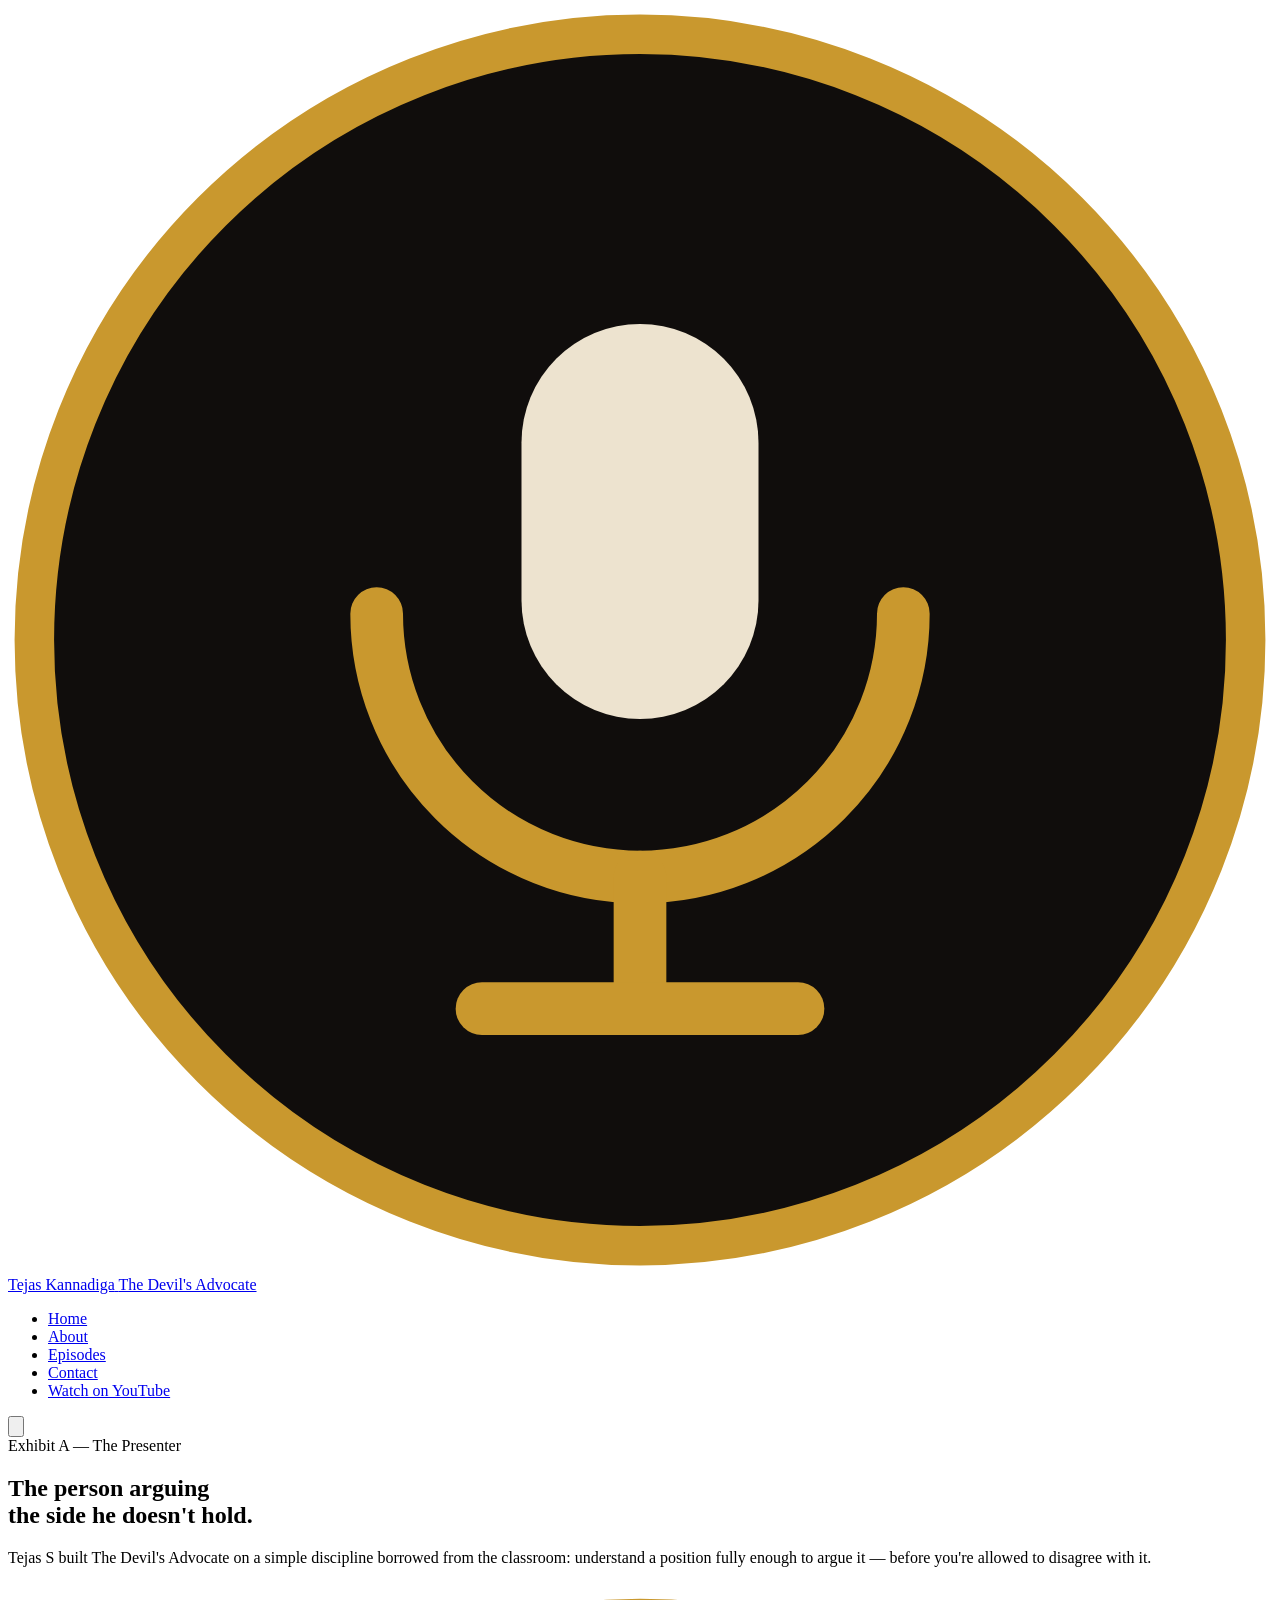
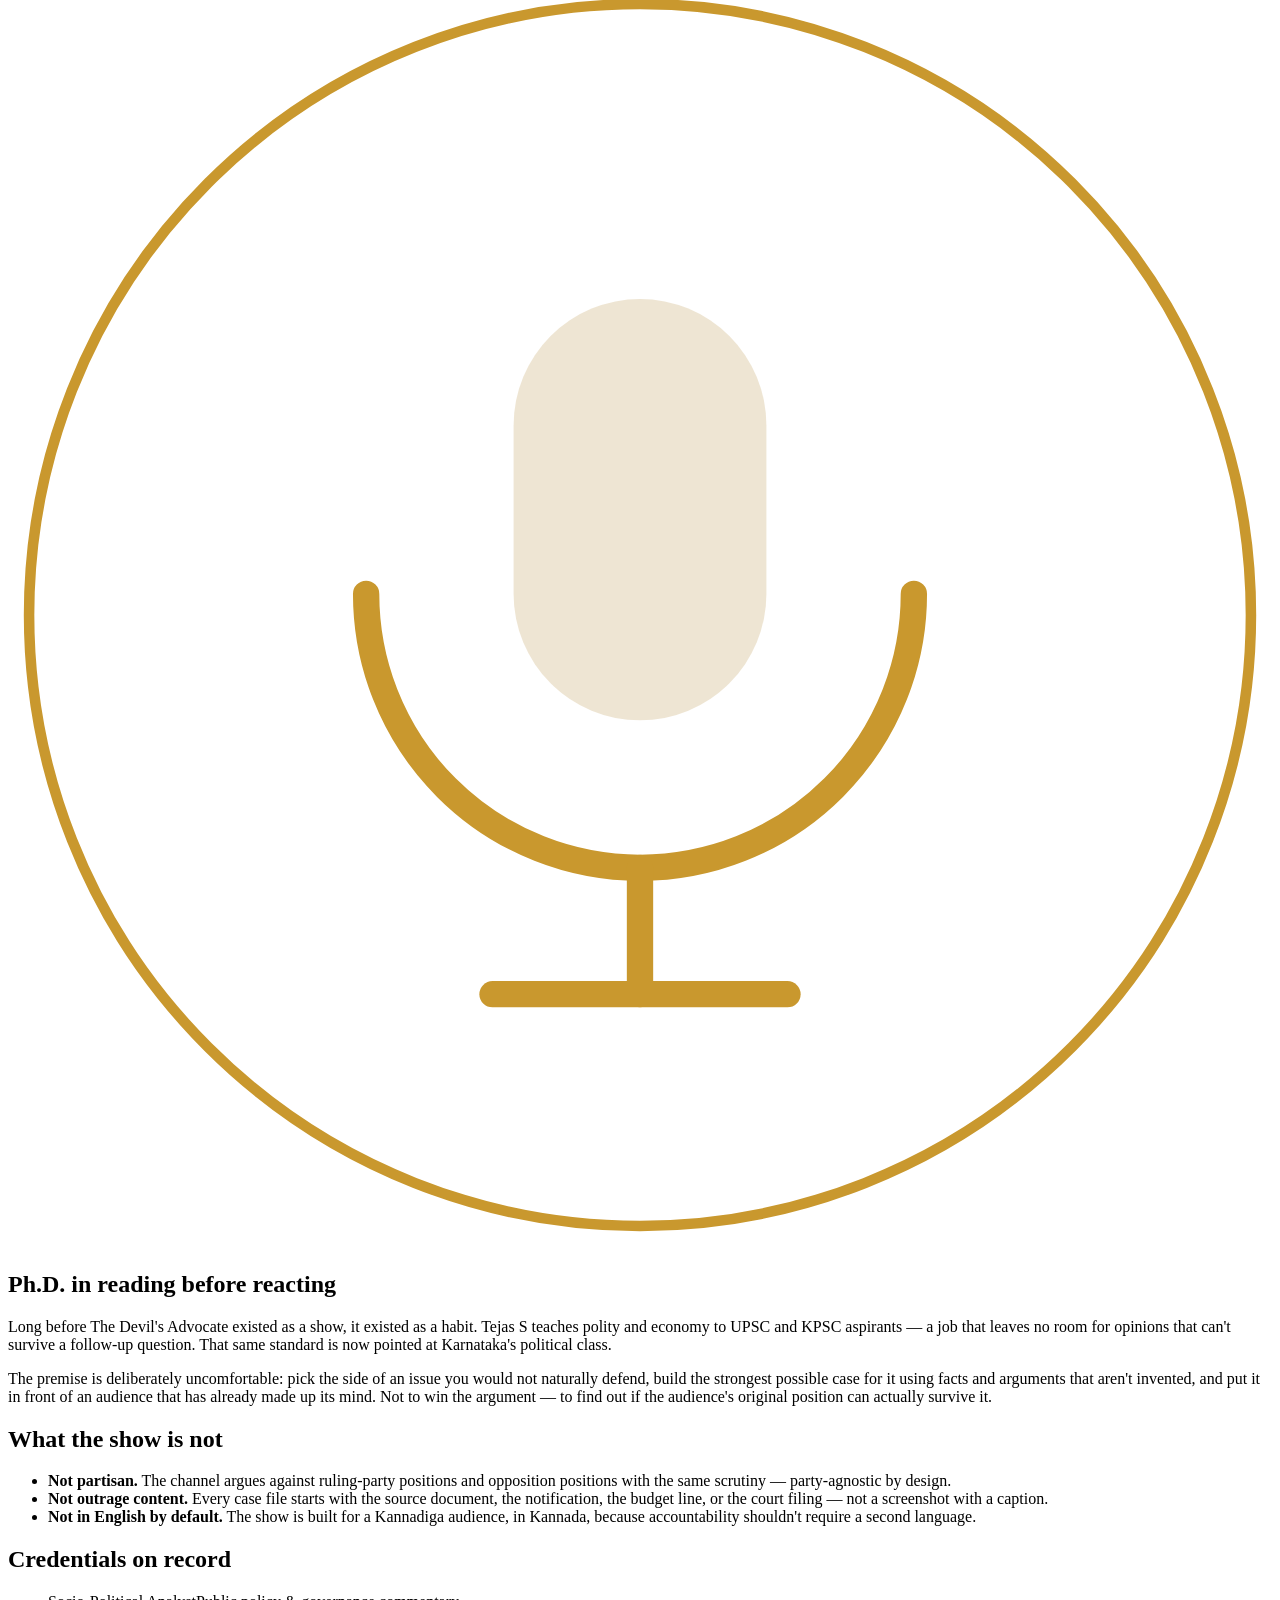
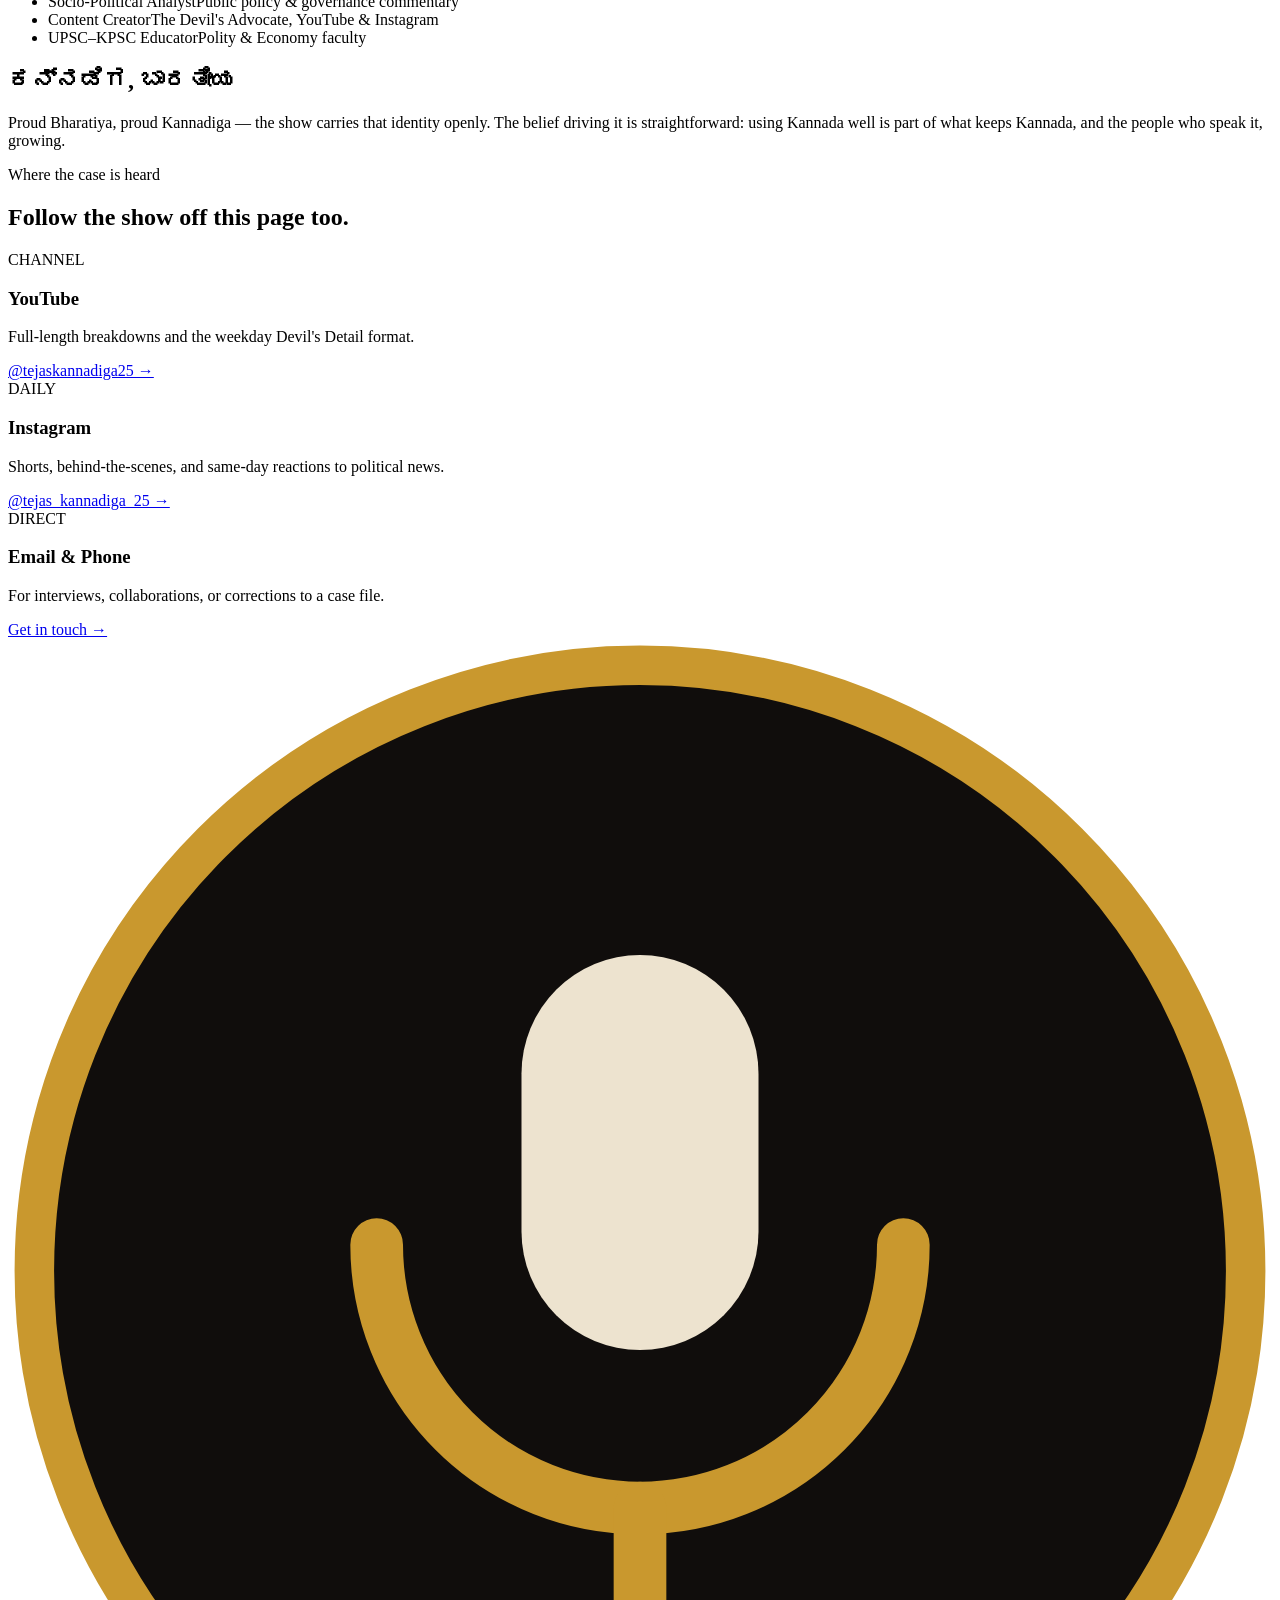
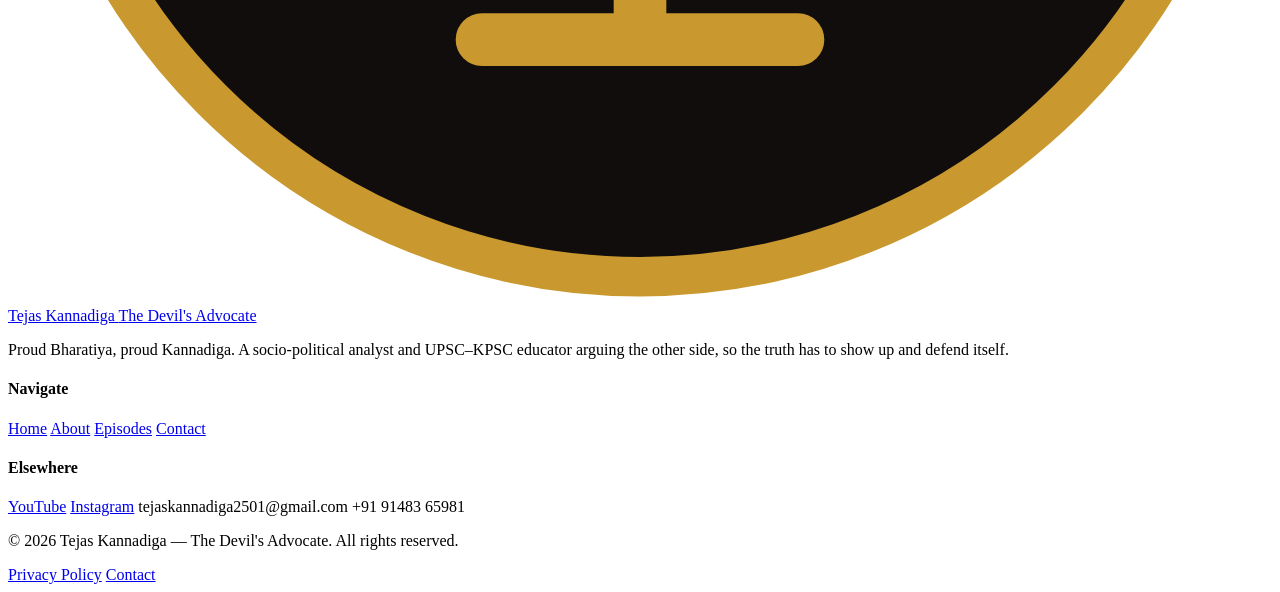
==== about.html @ 1a1e109c "Add files via upload" ====
<!DOCTYPE html>
<html lang="en">
<head>
<meta charset="UTF-8">
<meta name="viewport" content="width=device-width, initial-scale=1.0">
<title>About Tejas S — The Devil's Advocate</title>
<meta name="description" content="Tejas S is a socio-political analyst, content creator, and UPSC-KPSC educator who presents The Devil's Advocate — a Kannada program that argues opposing political positions to test where the truth actually stands.">
<link rel="icon" href="data:,">
<link rel="stylesheet" href="css/style.css">
</head>
<body>

<header class="site-header">
  <nav class="nav wrap">
    <a href="index.html" class="brand">
      <svg class="brand-mark" viewBox="0 0 48 48" fill="none" xmlns="http://www.w3.org/2000/svg">
        <circle cx="24" cy="24" r="23" fill="#100D0C" stroke="#C9982E" stroke-width="1.5"/>
        <rect x="19.5" y="12" width="9" height="15" rx="4.5" fill="#EDE3CF"/>
        <path d="M14 23a10 10 0 0 0 20 0" stroke="#C9982E" stroke-width="2" stroke-linecap="round"/>
        <line x1="24" y1="33" x2="24" y2="38" stroke="#C9982E" stroke-width="2" stroke-linecap="round"/>
        <line x1="18" y1="38" x2="30" y2="38" stroke="#C9982E" stroke-width="2" stroke-linecap="round"/>
      </svg>
      <span class="brand-text">
        <span class="name">Tejas Kannadiga</span>
        <span class="tag">The Devil's Advocate</span>
      </span>
    </a>
    <ul class="nav-links">
      <li><a href="index.html">Home</a></li>
      <li><a href="about.html" class="active">About</a></li>
      <li><a href="episodes.html">Episodes</a></li>
      <li><a href="contact.html">Contact</a></li>
      <li><a class="nav-cta" href="https://www.youtube.com/@tejaskannadiga25" target="_blank" rel="noopener">Watch on YouTube</a></li>
    </ul>
    <button class="nav-toggle" aria-label="Toggle menu" aria-expanded="false">
      <svg viewBox="0 0 24 24" fill="none" stroke="currentColor" stroke-width="2"><line x1="3" y1="6" x2="21" y2="6"/><line x1="3" y1="12" x2="21" y2="12"/><line x1="3" y1="18" x2="21" y2="18"/></svg>
    </button>
  </nav>
</header>

<main>

  <section class="page-header">
    <div class="wrap">
      <span class="eyebrow">Exhibit A — The Presenter</span>
      <h1>The person arguing<br>the side he doesn't hold.</h1>
      <p class="lede">Tejas S built The Devil's Advocate on a simple discipline borrowed from the classroom: understand a position fully enough to argue it — before you're allowed to disagree with it.</p>
    </div>
  </section>

  <section class="section">
    <div class="wrap two-col">
      <div class="portrait-frame reveal">
        <svg class="mark" viewBox="0 0 120 120" fill="none" xmlns="http://www.w3.org/2000/svg">
          <circle cx="60" cy="60" r="58" stroke="#C9982E" stroke-width="1"/>
          <rect x="48" y="30" width="24" height="40" rx="12" fill="#EDE3CF" opacity="0.9"/>
          <path d="M34 58a26 26 0 0 0 52 0" stroke="#C9982E" stroke-width="2.5" stroke-linecap="round"/>
          <line x1="60" y1="84" x2="60" y2="96" stroke="#C9982E" stroke-width="2.5" stroke-linecap="round"/>
          <line x1="46" y1="96" x2="74" y2="96" stroke="#C9982E" stroke-width="2.5" stroke-linecap="round"/>
        </svg>
      </div>
      <div class="prose reveal">
        <h2>Ph.D. in reading before reacting</h2>
        <p>Long before The Devil's Advocate existed as a show, it existed as a habit. Tejas S teaches polity and economy to UPSC and KPSC aspirants — a job that leaves no room for opinions that can't survive a follow-up question. That same standard is now pointed at Karnataka's political class.</p>
        <p>The premise is deliberately uncomfortable: pick the side of an issue you would not naturally defend, build the strongest possible case for it using facts and arguments that aren't invented, and put it in front of an audience that has already made up its mind. Not to win the argument — to find out if the audience's original position can actually survive it.</p>

        <h2>What the show is not</h2>
        <ul>
          <li><strong>Not partisan.</strong> The channel argues against ruling-party positions and opposition positions with the same scrutiny — party-agnostic by design.</li>
          <li><strong>Not outrage content.</strong> Every case file starts with the source document, the notification, the budget line, or the court filing — not a screenshot with a caption.</li>
          <li><strong>Not in English by default.</strong> The show is built for a Kannadiga audience, in Kannada, because accountability shouldn't require a second language.</li>
        </ul>

        <h2>Credentials on record</h2>
        <ul class="credential-list">
          <li><span>Socio-Political Analyst</span><span>Public policy &amp; governance commentary</span></li>
          <li><span>Content Creator</span><span>The Devil's Advocate, YouTube &amp; Instagram</span></li>
          <li><span>UPSC–KPSC Educator</span><span>Polity &amp; Economy faculty</span></li>
        </ul>

        <h2>ಕನ್ನಡಿಗ, ಬಾರತೀಯ</h2>
        <p>Proud Bharatiya, proud Kannadiga — the show carries that identity openly. The belief driving it is straightforward: using Kannada well is part of what keeps Kannada, and the people who speak it, growing.</p>
      </div>
    </div>
  </section>

  <section class="section" style="border-bottom:none;">
    <div class="wrap">
      <div class="section-head">
        <div>
          <span class="eyebrow">Where the case is heard</span>
          <h2>Follow the show off this page too.</h2>
        </div>
      </div>
      <div class="docket">
        <div class="file-card reveal">
          <div class="row-top"><span class="file-num">CHANNEL</span></div>
          <h3>YouTube</h3>
          <p>Full-length breakdowns and the weekday Devil's Detail format.</p>
          <a class="watch-link" href="https://www.youtube.com/@tejaskannadiga25" target="_blank" rel="noopener">@tejaskannadiga25 →</a>
        </div>
        <div class="file-card reveal">
          <div class="row-top"><span class="file-num">DAILY</span></div>
          <h3>Instagram</h3>
          <p>Shorts, behind-the-scenes, and same-day reactions to political news.</p>
          <a class="watch-link" href="https://www.instagram.com/tejas_kannadiga_25" target="_blank" rel="noopener">@tejas_kannadiga_25 →</a>
        </div>
        <div class="file-card reveal">
          <div class="row-top"><span class="file-num">DIRECT</span></div>
          <h3>Email &amp; Phone</h3>
          <p>For interviews, collaborations, or corrections to a case file.</p>
          <a class="watch-link" href="contact.html">Get in touch →</a>
        </div>
      </div>
    </div>
  </section>

</main>

<footer class="site-footer wrap">
  <div class="footer-top">
    <div class="footer-brand">
      <a href="index.html" class="brand">
        <svg class="brand-mark" viewBox="0 0 48 48" fill="none" xmlns="http://www.w3.org/2000/svg">
          <circle cx="24" cy="24" r="23" fill="#100D0C" stroke="#C9982E" stroke-width="1.5"/>
          <rect x="19.5" y="12" width="9" height="15" rx="4.5" fill="#EDE3CF"/>
          <path d="M14 23a10 10 0 0 0 20 0" stroke="#C9982E" stroke-width="2" stroke-linecap="round"/>
          <line x1="24" y1="33" x2="24" y2="38" stroke="#C9982E" stroke-width="2" stroke-linecap="round"/>
          <line x1="18" y1="38" x2="30" y2="38" stroke="#C9982E" stroke-width="2" stroke-linecap="round"/>
        </svg>
        <span class="brand-text">
          <span class="name">Tejas Kannadiga</span>
          <span class="tag">The Devil's Advocate</span>
        </span>
      </a>
      <p>Proud Bharatiya, proud Kannadiga. A socio-political analyst and UPSC–KPSC educator arguing the other side, so the truth has to show up and defend itself.</p>
    </div>
    <div class="footer-col">
      <h4>Navigate</h4>
      <a href="index.html">Home</a>
      <a href="about.html">About</a>
      <a href="episodes.html">Episodes</a>
      <a href="contact.html">Contact</a>
    </div>
    <div class="footer-col">
      <h4>Elsewhere</h4>
      <a href="https://www.youtube.com/@tejaskannadiga25" target="_blank" rel="noopener">YouTube</a>
      <a href="https://www.instagram.com/tejas_kannadiga_25" target="_blank" rel="noopener">Instagram</a>
      <span>tejaskannadiga2501@gmail.com</span>
      <span>+91 91483 65981</span>
    </div>
  </div>
  <div class="footer-bottom">
    <p>© 2026 Tejas Kannadiga — The Devil's Advocate. All rights reserved.</p>
    <div class="legal-links">
      <a href="privacy.html">Privacy Policy</a>
      <a href="contact.html">Contact</a>
    </div>
  </div>
</footer>

<script src="js/script.js"></script>
</body>
</html>
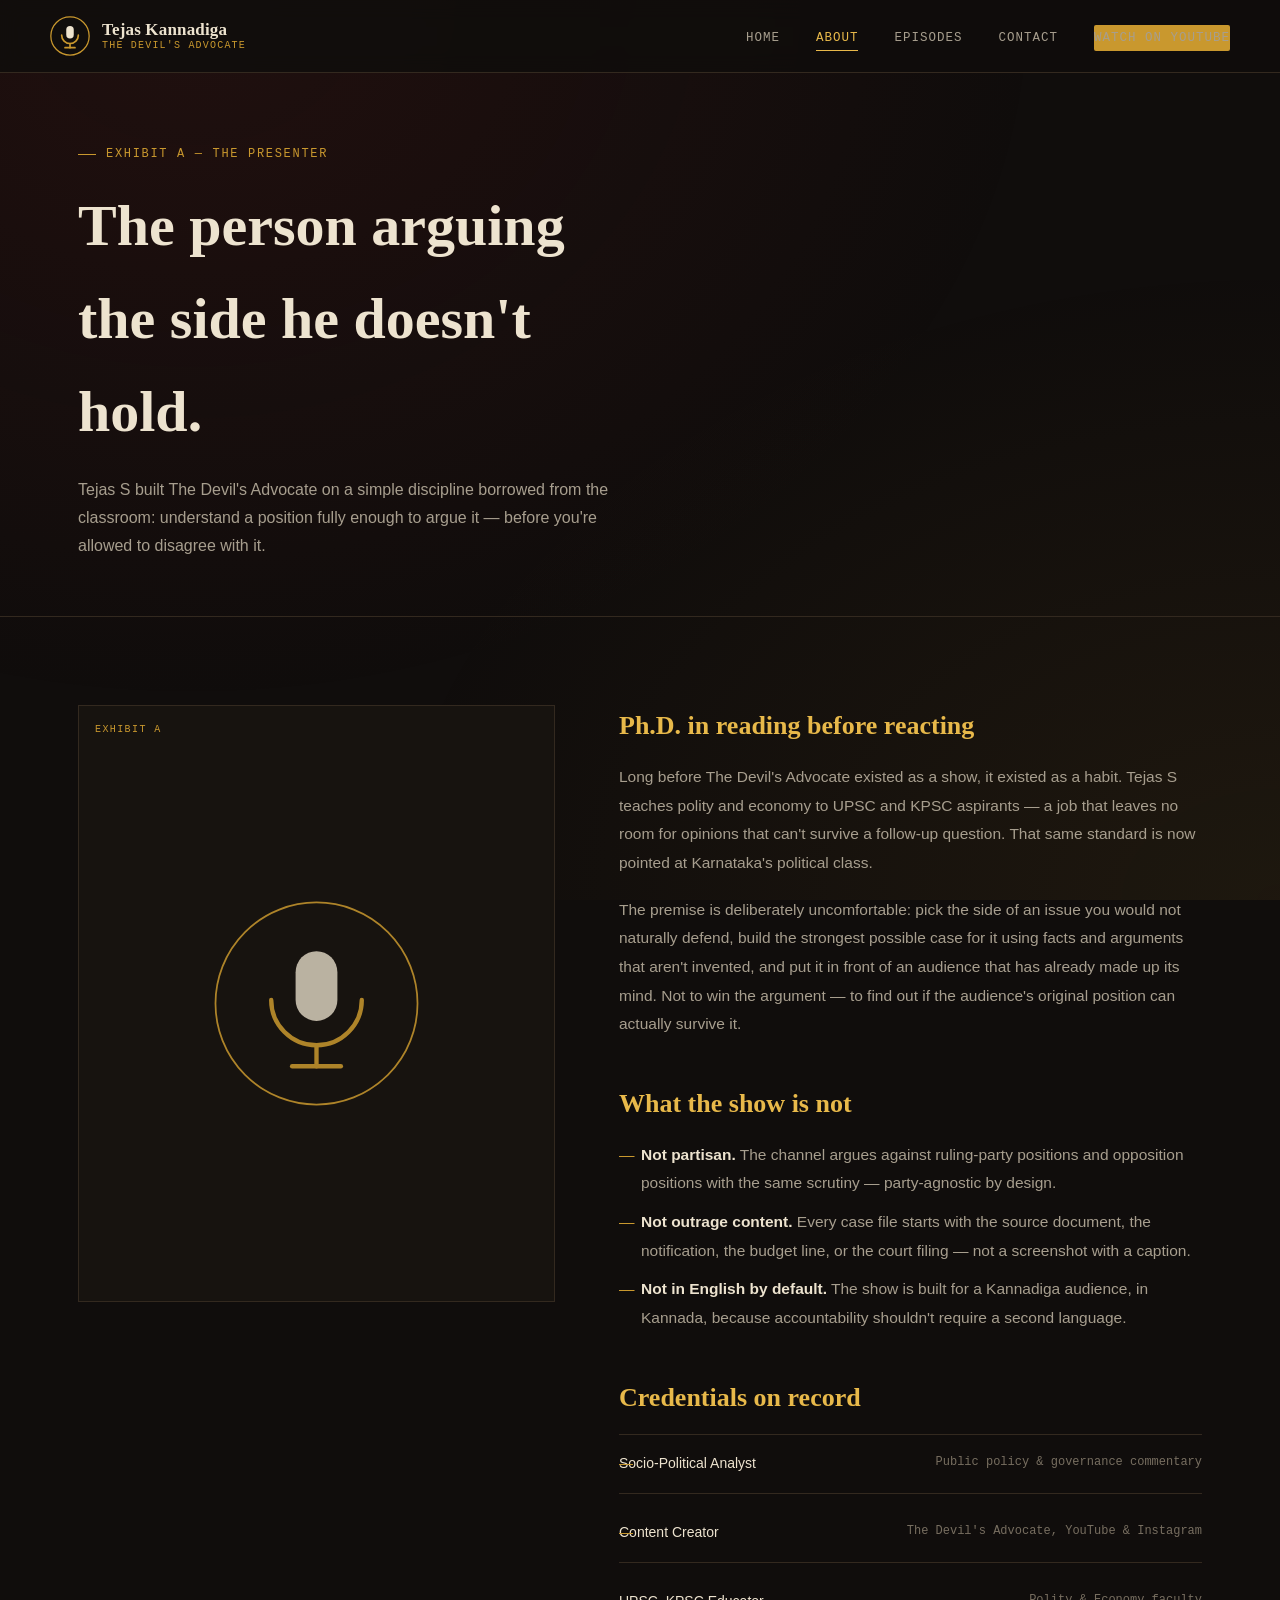
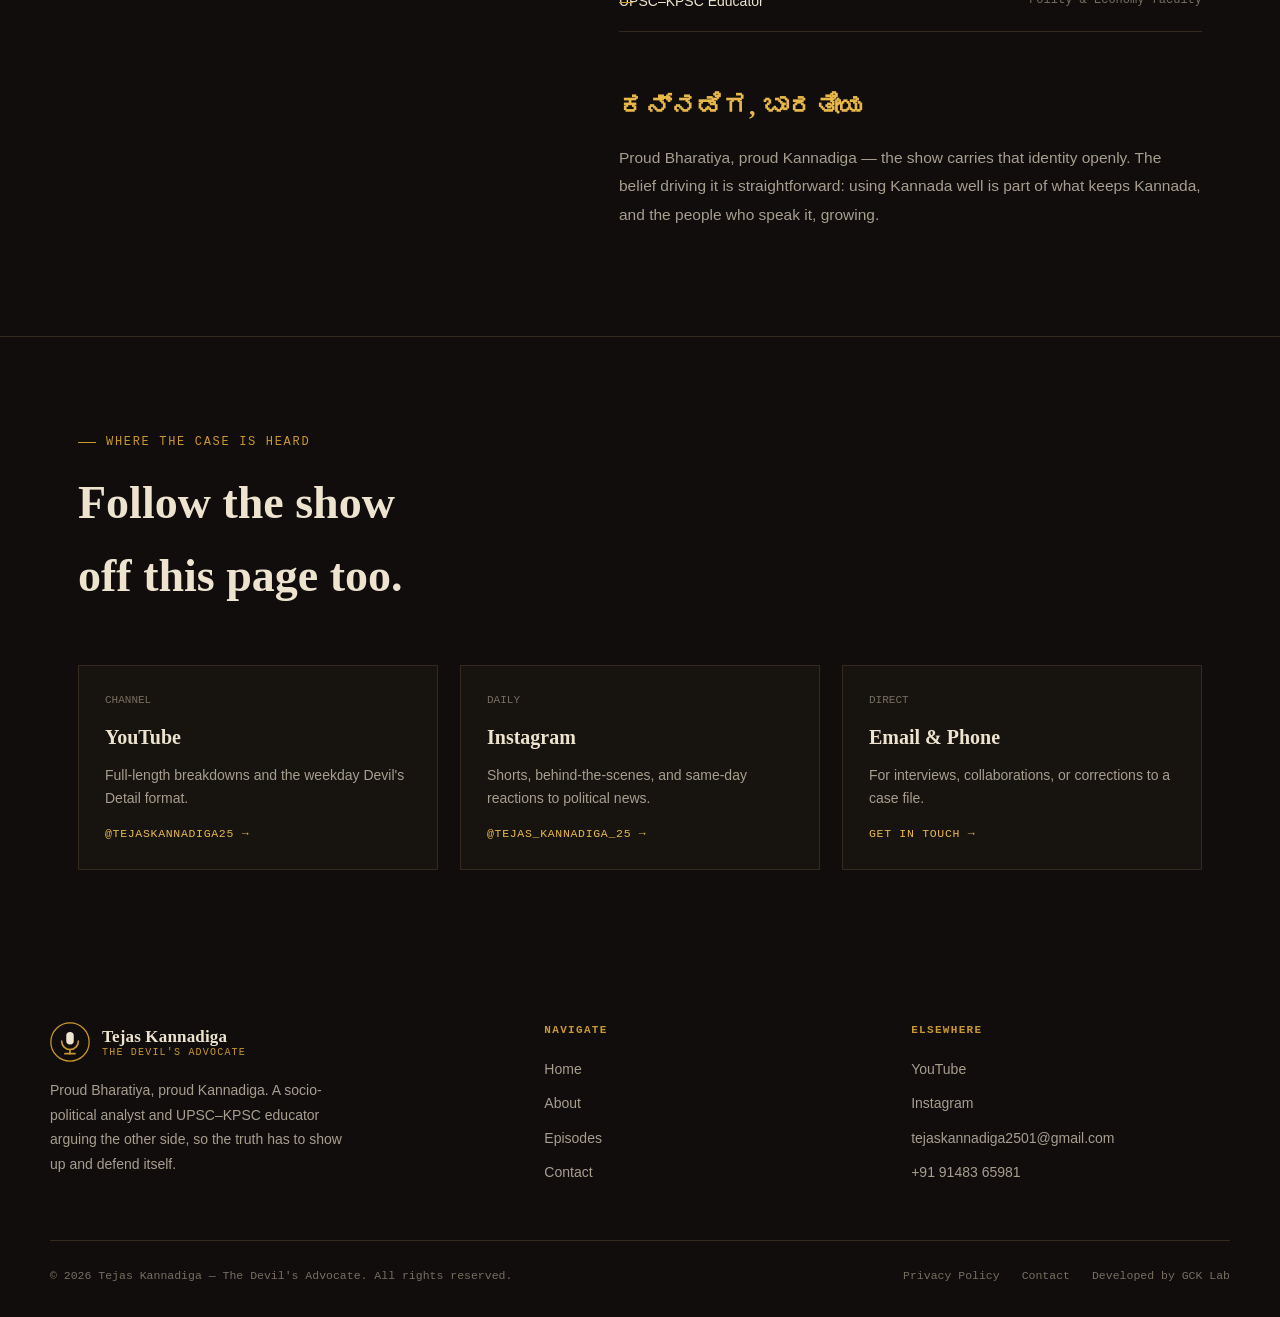
==== commit dcba9aad: "Add files via upload" ====
--- a/about.html
+++ b/about.html
@@ -6,7 +6,825 @@
 <title>About Tejas S — The Devil's Advocate</title>
 <meta name="description" content="Tejas S is a socio-political analyst, content creator, and UPSC-KPSC educator who presents The Devil's Advocate — a Kannada program that argues opposing political positions to test where the truth actually stands.">
 <link rel="icon" href="data:,">
-<link rel="stylesheet" href="css/style.css">
+<style>
+/* =========================================================
+   TEJAS KANNADIGA — THE DEVIL'S ADVOCATE
+   Design language: investigative case-file / cross-examination
+   ========================================================= */
+
+@import url('https://fonts.googleapis.com/css2?family=Fraunces:opsz,wght@9..144,300;9..144,500;9..144,600;9..144,700;9..144,900&family=Work+Sans:wght@400;500;600;700&family=JetBrains+Mono:wght@400;500;600&family=Noto+Serif+Kannada:wght@400;600;700&display=swap');
+
+:root{
+  /* --- color tokens --- */
+  --ink:        #100D0C;   /* near-black warm background */
+  --ink-2:      #17130F;   /* slightly raised panel */
+  --ink-3:      #1F1A15;   /* card surface */
+  --line:       #33291F;   /* hairline borders on dark */
+  --oxblood:    #7A1E1E;   /* leather-chair maroon accent */
+  --oxblood-2:  #9C2B24;
+  --gold:       #C9982E;   /* primary gold */
+  --gold-hi:    #E8B94A;   /* bright hover gold */
+  --parchment:  #EDE3CF;   /* warm off-white */
+  --ivory:      #F5F1E8;   /* body text on dark */
+  --smoke:      #A79E8E;   /* muted secondary text */
+  --smoke-dim:  #776E60;
+
+  /* --- type --- */
+  --display: 'Fraunces', 'Noto Serif Kannada', serif;
+  --kannada: 'Noto Serif Kannada', serif;
+  --body: 'Work Sans', 'Noto Serif Kannada', sans-serif;
+  --mono: 'JetBrains Mono', monospace;
+
+  --container: 1180px;
+}
+
+*,*::before,*::after{ box-sizing:border-box; }
+html{ scroll-behavior:smooth; }
+body{
+  margin:0;
+  background:var(--ink);
+  color:var(--ivory);
+  font-family:var(--body);
+  font-size:16px;
+  line-height:1.6;
+  -webkit-font-smoothing:antialiased;
+}
+img{ max-width:100%; display:block; }
+a{ color:inherit; text-decoration:none; }
+h1,h2,h3,h4{ font-family:var(--display); font-weight:600; margin:0; color:var(--parchment); }
+p{ margin:0; }
+ul{ margin:0; padding:0; list-style:none; }
+button{ font-family:inherit; cursor:pointer; }
+
+:focus-visible{
+  outline:2px solid var(--gold-hi);
+  outline-offset:3px;
+}
+
+@media (prefers-reduced-motion: reduce){
+  *{ animation-duration:0.001ms !important; animation-iteration-count:1 !important; transition-duration:0.001ms !important; scroll-behavior:auto !important; }
+}
+
+.wrap{
+  max-width:var(--container);
+  margin:0 auto;
+  padding:0 28px;
+}
+
+/* texture: faint paper-grain + vignette on dark */
+body::before{
+  content:"";
+  position:fixed; inset:0;
+  pointer-events:none;
+  z-index:0;
+  background-image:
+    radial-gradient(ellipse at 15% 0%, rgba(122,30,30,0.16), transparent 55%),
+    radial-gradient(ellipse at 100% 100%, rgba(201,152,46,0.08), transparent 50%);
+}
+
+/* =========================================================
+   EYEBROW / LABELS — file-stamp vocabulary
+   ========================================================= */
+.eyebrow{
+  display:inline-flex;
+  align-items:center;
+  gap:10px;
+  font-family:var(--mono);
+  font-size:12px;
+  letter-spacing:0.14em;
+  text-transform:uppercase;
+  color:var(--gold);
+}
+.eyebrow::before{
+  content:"";
+  width:18px; height:1px;
+  background:var(--gold);
+  display:inline-block;
+}
+
+.stamp{
+  font-family:var(--mono);
+  font-size:11px;
+  letter-spacing:0.12em;
+  text-transform:uppercase;
+  border:1px solid currentColor;
+  border-radius:3px;
+  padding:4px 10px;
+  display:inline-block;
+  transform:rotate(-3deg);
+}
+.stamp--ongoing{ color:var(--gold-hi); }
+.stamp--resolved{ color:#8BAA7A; }
+.stamp--record{ color:var(--smoke); }
+
+/* =========================================================
+   HEADER / NAV
+   ========================================================= */
+.site-header{
+  position:sticky; top:0; z-index:50;
+  background:rgba(16,13,12,0.86);
+  backdrop-filter:blur(10px);
+  border-bottom:1px solid var(--line);
+}
+.nav{
+  display:flex;
+  align-items:center;
+  justify-content:space-between;
+  padding:16px 0;
+}
+.brand{
+  display:flex;
+  align-items:center;
+  gap:12px;
+}
+.brand-mark{
+  width:40px; height:40px;
+  flex-shrink:0;
+}
+.brand-text{
+  display:flex;
+  flex-direction:column;
+  line-height:1.15;
+}
+.brand-text .name{
+  font-family:var(--display);
+  font-weight:700;
+  font-size:17px;
+  color:var(--parchment);
+  letter-spacing:0.01em;
+}
+.brand-text .tag{
+  font-family:var(--mono);
+  font-size:10px;
+  letter-spacing:0.12em;
+  color:var(--gold);
+  text-transform:uppercase;
+}
+.nav-links{
+  display:flex;
+  align-items:center;
+  gap:36px;
+}
+.nav-links a{
+  font-family:var(--mono);
+  font-size:12.5px;
+  letter-spacing:0.08em;
+  text-transform:uppercase;
+  color:var(--smoke);
+  position:relative;
+  padding:6px 0;
+  transition:color .2s ease;
+}
+.nav-links a:hover, .nav-links a.active{ color:var(--gold-hi); }
+.nav-links a.active::after{
+  content:"";
+  position:absolute; left:0; right:0; bottom:0;
+  height:1px; background:var(--gold-hi);
+}
+.nav-cta{
+  font-family:var(--mono);
+  font-size:12px;
+  letter-spacing:0.08em;
+  text-transform:uppercase;
+  color:var(--ink);
+  background:var(--gold);
+  padding:10px 18px;
+  border-radius:2px;
+  transition:background .2s ease, transform .2s ease;
+  white-space:nowrap;
+}
+.nav-cta:hover{ background:var(--gold-hi); transform:translateY(-1px); }
+
+.nav-toggle{
+  display:none;
+  background:none; border:1px solid var(--line);
+  width:42px; height:42px;
+  border-radius:2px;
+  color:var(--parchment);
+  align-items:center; justify-content:center;
+}
+.nav-toggle svg{ width:20px; height:20px; }
+
+@media (max-width: 860px){
+  .nav-links{
+    position:fixed; top:73px; left:0; right:0;
+    background:var(--ink-2);
+    border-bottom:1px solid var(--line);
+    flex-direction:column;
+    align-items:flex-start;
+    gap:0;
+    padding:8px 28px 20px;
+    transform:translateY(-8px);
+    opacity:0;
+    pointer-events:none;
+    transition:opacity .2s ease, transform .2s ease;
+  }
+  .nav-links.open{ opacity:1; transform:translateY(0); pointer-events:auto; }
+  .nav-links a{ width:100%; padding:14px 0; border-bottom:1px solid var(--line); }
+  .nav-cta{ margin-top:14px; }
+  .nav-toggle{ display:inline-flex; }
+}
+
+/* =========================================================
+   BUTTONS
+   ========================================================= */
+.btn{
+  display:inline-flex;
+  align-items:center;
+  gap:10px;
+  font-family:var(--mono);
+  font-size:13px;
+  letter-spacing:0.08em;
+  text-transform:uppercase;
+  padding:14px 24px;
+  border-radius:2px;
+  border:1px solid transparent;
+  transition:all .2s ease;
+}
+.btn--primary{
+  background:var(--gold);
+  color:var(--ink);
+}
+.btn--primary:hover{ background:var(--gold-hi); transform:translateY(-2px); }
+.btn--ghost{
+  border-color:var(--line);
+  color:var(--parchment);
+}
+.btn--ghost:hover{ border-color:var(--gold); color:var(--gold-hi); }
+.btn--oxblood{
+  background:var(--oxblood);
+  color:var(--ivory);
+}
+.btn--oxblood:hover{ background:var(--oxblood-2); transform:translateY(-2px); }
+
+/* =========================================================
+   SOUNDWAVE DIVIDER (signature motif, echoes the logo mic)
+   ========================================================= */
+.soundwave{
+  display:flex;
+  align-items:center;
+  gap:3px;
+  height:22px;
+}
+.soundwave span{
+  width:3px;
+  background:var(--gold);
+  opacity:0.75;
+  border-radius:1px;
+  animation:wave 1.6s ease-in-out infinite;
+}
+.soundwave span:nth-child(1){ height:40%; animation-delay:0s; }
+.soundwave span:nth-child(2){ height:100%; animation-delay:0.15s; }
+.soundwave span:nth-child(3){ height:60%; animation-delay:0.3s; }
+.soundwave span:nth-child(4){ height:85%; animation-delay:0.45s; }
+.soundwave span:nth-child(5){ height:50%; animation-delay:0.6s; }
+.soundwave span:nth-child(6){ height:75%; animation-delay:0.75s; }
+.soundwave span:nth-child(7){ height:35%; animation-delay:0.9s; }
+@keyframes wave{
+  0%,100%{ transform:scaleY(0.4); }
+  50%{ transform:scaleY(1); }
+}
+
+.rule{
+  height:1px;
+  background:linear-gradient(90deg, var(--line), transparent);
+}
+.rule--full{ background:var(--line); }
+
+/* =========================================================
+   HERO
+   ========================================================= */
+.hero{
+  position:relative;
+  padding:96px 0 72px;
+  border-bottom:1px solid var(--line);
+  overflow:hidden;
+}
+.hero-grid{
+  display:grid;
+  grid-template-columns:1.15fr 0.85fr;
+  gap:60px;
+  align-items:center;
+}
+.hero h1{
+  font-size:clamp(42px, 6.2vw, 84px);
+  line-height:0.98;
+  color:var(--parchment);
+  margin:18px 0 22px;
+}
+.hero h1 em{
+  font-style:italic;
+  color:var(--gold);
+}
+.hero .kannada-line{
+  font-family:var(--kannada);
+  font-size:19px;
+  line-height:1.9;
+  color:var(--smoke);
+  max-width:56ch;
+  margin-bottom:14px;
+}
+.hero .en-line{
+  color:var(--ivory);
+  max-width:52ch;
+  font-size:16px;
+  margin-bottom:32px;
+}
+.hero-actions{
+  display:flex;
+  gap:14px;
+  flex-wrap:wrap;
+  margin-bottom:36px;
+}
+.hero-meta{
+  display:flex;
+  gap:28px;
+  flex-wrap:wrap;
+}
+.hero-meta .m{
+  font-family:var(--mono);
+  font-size:11.5px;
+  color:var(--smoke-dim);
+  text-transform:uppercase;
+  letter-spacing:0.08em;
+}
+.hero-meta .m b{
+  display:block;
+  font-family:var(--display);
+  font-size:24px;
+  color:var(--gold-hi);
+  text-transform:none;
+  letter-spacing:0;
+  margin-bottom:2px;
+}
+
+.hero-panel{
+  border:1px solid var(--line);
+  background:var(--ink-2);
+  padding:28px;
+  position:relative;
+}
+.hero-panel::before{
+  content:"CASE ON RECORD";
+  position:absolute;
+  top:-11px; left:24px;
+  background:var(--ink);
+  padding:0 10px;
+  font-family:var(--mono);
+  font-size:10px;
+  letter-spacing:0.14em;
+  color:var(--gold);
+}
+.hero-panel .num{
+  font-family:var(--mono);
+  color:var(--smoke-dim);
+  font-size:12px;
+  margin-bottom:10px;
+}
+.hero-panel h3{
+  font-size:22px;
+  color:var(--parchment);
+  margin-bottom:10px;
+  line-height:1.25;
+}
+.hero-panel p{
+  color:var(--smoke);
+  font-size:14.5px;
+  line-height:1.7;
+  margin-bottom:18px;
+}
+.hero-panel a.watch{
+  font-family:var(--mono);
+  font-size:12px;
+  letter-spacing:0.08em;
+  color:var(--gold-hi);
+  text-transform:uppercase;
+  display:inline-flex;
+  align-items:center;
+  gap:8px;
+}
+.hero-panel a.watch:hover{ color:var(--parchment); }
+
+/* =========================================================
+   SECTION SCAFFOLDING
+   ========================================================= */
+section{ position:relative; z-index:1; }
+.section{
+  padding:88px 0;
+  border-bottom:1px solid var(--line);
+}
+.section-head{
+  display:flex;
+  justify-content:space-between;
+  align-items:flex-end;
+  gap:40px;
+  margin-bottom:52px;
+  flex-wrap:wrap;
+}
+.section-head h2{
+  font-size:clamp(30px,3.6vw,46px);
+  color:var(--parchment);
+  margin-top:14px;
+  max-width:16ch;
+}
+.section-head .lede{
+  max-width:38ch;
+  color:var(--smoke);
+  font-size:15px;
+  line-height:1.7;
+}
+
+/* =========================================================
+   PRINCIPLES (Question / Understand / Speak)
+   ========================================================= */
+.principles{
+  display:grid;
+  grid-template-columns:repeat(3,1fr);
+  gap:1px;
+  background:var(--line);
+  border:1px solid var(--line);
+}
+.principle{
+  background:var(--ink);
+  padding:36px 30px;
+}
+.principle .pi-num{
+  font-family:var(--mono);
+  color:var(--oxblood-2);
+  font-size:12px;
+  letter-spacing:0.1em;
+}
+.principle h3{
+  font-size:24px;
+  margin:16px 0 12px;
+  color:var(--gold-hi);
+}
+.principle p{
+  color:var(--smoke);
+  font-size:14.5px;
+  line-height:1.75;
+}
+
+/* =========================================================
+   DOCKET / CASE FILE CARDS (episodes)
+   ========================================================= */
+.docket{
+  display:grid;
+  grid-template-columns:repeat(3,1fr);
+  gap:22px;
+}
+.file-card{
+  border:1px solid var(--line);
+  background:var(--ink-2);
+  padding:26px;
+  display:flex;
+  flex-direction:column;
+  gap:14px;
+  transition:border-color .2s ease, transform .2s ease;
+  position:relative;
+}
+.file-card:hover{ border-color:var(--gold); transform:translateY(-4px); }
+.file-card .row-top{
+  display:flex;
+  justify-content:space-between;
+  align-items:flex-start;
+}
+.file-card .file-num{
+  font-family:var(--mono);
+  font-size:11px;
+  color:var(--smoke-dim);
+}
+.file-card h3{
+  font-size:20px;
+  line-height:1.3;
+  color:var(--parchment);
+}
+.file-card p{
+  color:var(--smoke);
+  font-size:14px;
+  line-height:1.7;
+}
+.file-card .tags{
+  display:flex; gap:8px; flex-wrap:wrap;
+  margin-top:auto;
+}
+.file-card .tags span{
+  font-family:var(--mono);
+  font-size:10px;
+  letter-spacing:0.06em;
+  text-transform:uppercase;
+  color:var(--gold);
+  border:1px solid var(--line);
+  padding:4px 8px;
+  border-radius:2px;
+}
+.file-card .watch-link{
+  font-family:var(--mono);
+  font-size:11.5px;
+  letter-spacing:0.06em;
+  text-transform:uppercase;
+  color:var(--gold-hi);
+  display:inline-flex;
+  align-items:center;
+  gap:6px;
+}
+
+/* =========================================================
+   FOOTER
+   ========================================================= */
+.site-footer{
+  padding:64px 0 32px;
+}
+.footer-top{
+  display:grid;
+  grid-template-columns:1.4fr 1fr 1fr;
+  gap:48px;
+  padding-bottom:44px;
+  border-bottom:1px solid var(--line);
+}
+.footer-brand .brand{ margin-bottom:16px; }
+.footer-brand p{
+  color:var(--smoke);
+  font-size:14px;
+  line-height:1.75;
+  max-width:38ch;
+}
+.footer-col h4{
+  font-family:var(--mono);
+  font-size:11px;
+  letter-spacing:0.12em;
+  text-transform:uppercase;
+  color:var(--gold);
+  margin-bottom:18px;
+}
+.footer-col a, .footer-col span{
+  display:block;
+  color:var(--smoke);
+  font-size:14px;
+  margin-bottom:12px;
+  transition:color .2s ease;
+}
+.footer-col a:hover{ color:var(--gold-hi); }
+.footer-bottom{
+  display:flex;
+  justify-content:space-between;
+  align-items:center;
+  padding-top:26px;
+  flex-wrap:wrap;
+  gap:14px;
+}
+.footer-bottom p{
+  font-family:var(--mono);
+  font-size:11.5px;
+  color:var(--smoke-dim);
+}
+.footer-bottom .legal-links{
+  display:flex; gap:22px;
+}
+.footer-bottom .legal-links a{
+  font-family:var(--mono);
+  font-size:11.5px;
+  color:var(--smoke-dim);
+}
+.footer-bottom .legal-links a:hover{ color:var(--gold-hi); }
+
+/* =========================================================
+   PAGE HEADER (inner pages)
+   ========================================================= */
+.page-header{
+  padding:64px 0 56px;
+  border-bottom:1px solid var(--line);
+}
+.page-header h1{
+  font-size:clamp(36px,5vw,58px);
+  margin-top:16px;
+  max-width:20ch;
+}
+.page-header .lede{
+  color:var(--smoke);
+  max-width:60ch;
+  margin-top:18px;
+  font-size:16px;
+  line-height:1.75;
+}
+
+/* =========================================================
+   GENERIC CONTENT (about / privacy)
+   ========================================================= */
+.prose{
+  max-width:760px;
+}
+.prose h2{
+  font-size:26px;
+  color:var(--gold-hi);
+  margin:44px 0 16px;
+}
+.prose h2:first-child{ margin-top:0; }
+.prose p{
+  color:var(--smoke);
+  font-size:15.5px;
+  line-height:1.85;
+  margin-bottom:18px;
+}
+.prose ul{ margin:0 0 18px; }
+.prose li{
+  color:var(--smoke);
+  font-size:15.5px;
+  line-height:1.85;
+  padding-left:22px;
+  position:relative;
+  margin-bottom:10px;
+}
+.prose li::before{
+  content:"—";
+  position:absolute; left:0; color:var(--gold);
+}
+.prose strong{ color:var(--parchment); }
+
+.two-col{
+  display:grid;
+  grid-template-columns:0.9fr 1.1fr;
+  gap:64px;
+}
+@media (max-width: 900px){
+  .two-col{ grid-template-columns:1fr; gap:36px; }
+}
+
+.credential-list{
+  display:flex;
+  flex-direction:column;
+  gap:0;
+  border-top:1px solid var(--line);
+}
+.credential-list li{
+  display:flex;
+  justify-content:space-between;
+  padding:16px 0;
+  border-bottom:1px solid var(--line);
+  font-size:14px;
+}
+.credential-list li span:first-child{ color:var(--parchment); }
+.credential-list li span:last-child{
+  color:var(--smoke-dim);
+  font-family:var(--mono);
+  font-size:12px;
+}
+
+.portrait-frame{
+  border:1px solid var(--line);
+  background:var(--ink-2);
+  aspect-ratio:4/5;
+  display:flex;
+  align-items:center;
+  justify-content:center;
+  position:relative;
+  overflow:hidden;
+}
+.portrait-frame::before{
+  content:"EXHIBIT A";
+  position:absolute; top:16px; left:16px;
+  font-family:var(--mono);
+  font-size:10px;
+  letter-spacing:0.14em;
+  color:var(--gold);
+  z-index:2;
+}
+.portrait-frame .mark{
+  width:44%;
+  opacity:0.85;
+}
+
+/* =========================================================
+   CONTACT PAGE
+   ========================================================= */
+.contact-grid{
+  display:grid;
+  grid-template-columns:0.9fr 1.1fr;
+  gap:60px;
+}
+@media (max-width: 900px){ .contact-grid{ grid-template-columns:1fr; } }
+
+.contact-card{
+  border:1px solid var(--line);
+  background:var(--ink-2);
+  padding:28px;
+  margin-bottom:16px;
+}
+.contact-card .k{
+  font-family:var(--mono);
+  font-size:11px;
+  letter-spacing:0.12em;
+  text-transform:uppercase;
+  color:var(--gold);
+  margin-bottom:10px;
+  display:block;
+}
+.contact-card .v{
+  font-family:var(--display);
+  font-size:21px;
+  color:var(--parchment);
+}
+.contact-card .v a:hover{ color:var(--gold-hi); }
+
+.form-field{
+  margin-bottom:22px;
+}
+.form-field label{
+  display:block;
+  font-family:var(--mono);
+  font-size:11px;
+  letter-spacing:0.1em;
+  text-transform:uppercase;
+  color:var(--smoke);
+  margin-bottom:10px;
+}
+.form-field input, .form-field select, .form-field textarea{
+  width:100%;
+  background:var(--ink-2);
+  border:1px solid var(--line);
+  color:var(--ivory);
+  padding:14px 16px;
+  font-family:var(--body);
+  font-size:14.5px;
+  border-radius:2px;
+  transition:border-color .2s ease;
+}
+.form-field input:focus, .form-field select:focus, .form-field textarea:focus{
+  outline:none;
+  border-color:var(--gold);
+}
+.form-field textarea{ resize:vertical; min-height:130px; }
+.form-note{
+  font-size:12.5px;
+  color:var(--smoke-dim);
+  margin-top:-6px;
+  margin-bottom:24px;
+}
+.form-status{
+  font-family:var(--mono);
+  font-size:12.5px;
+  color:var(--gold-hi);
+  margin-top:14px;
+  display:none;
+}
+.form-status.show{ display:block; }
+
+/* =========================================================
+   MISC
+   ========================================================= */
+.reveal{
+  opacity:0;
+  transform:translateY(18px);
+  transition:opacity .6s ease, transform .6s ease;
+}
+.reveal.in{ opacity:1; transform:translateY(0); }
+
+.cta-band{
+  padding:80px 0;
+  text-align:center;
+  background:
+    linear-gradient(180deg, transparent, rgba(122,30,30,0.10));
+}
+.cta-band h2{
+  font-size:clamp(28px,4vw,44px);
+  max-width:18ch;
+  margin:16px auto 30px;
+}
+.cta-band-actions{
+  display:flex; gap:14px; justify-content:center; flex-wrap:wrap;
+}
+
+.badge-row{
+  display:flex;
+  gap:10px;
+  flex-wrap:wrap;
+  margin-top:18px;
+}
+.badge{
+  font-family:var(--mono);
+  font-size:11px;
+  letter-spacing:0.06em;
+  text-transform:uppercase;
+  color:var(--smoke);
+  border:1px solid var(--line);
+  padding:6px 12px;
+  border-radius:2px;
+}
+
+.filter-btn.is-active{
+  background:var(--gold);
+  color:var(--ink);
+  border-color:var(--gold);
+}
+
+@media (max-width: 900px){
+  .hero-grid{ grid-template-columns:1fr; }
+  .principles{ grid-template-columns:1fr; }
+  .docket{ grid-template-columns:1fr; }
+  .footer-top{ grid-template-columns:1fr; gap:32px; }
+}
+
+</style>
 </head>
 <body>
 
@@ -155,10 +973,87 @@
     <div class="legal-links">
       <a href="privacy.html">Privacy Policy</a>
       <a href="contact.html">Contact</a>
+      <a href="https://gcklab.com/" target="_blank" rel="noopener">Developed by GCK Lab</a>
     </div>
   </div>
 </footer>
 
-<script src="js/script.js"></script>
+<script>
+// TEJAS KANNADIGA — THE DEVIL'S ADVOCATE
+// Shared site behaviour
+
+document.addEventListener('DOMContentLoaded', () => {
+
+  /* Mobile nav toggle */
+  const toggle = document.querySelector('.nav-toggle');
+  const links = document.querySelector('.nav-links');
+  if (toggle && links) {
+    toggle.addEventListener('click', () => {
+      const open = links.classList.toggle('open');
+      toggle.setAttribute('aria-expanded', open ? 'true' : 'false');
+    });
+    links.querySelectorAll('a').forEach(a => {
+      a.addEventListener('click', () => links.classList.remove('open'));
+    });
+  }
+
+  /* Scroll reveal */
+  const revealEls = document.querySelectorAll('.reveal');
+  if ('IntersectionObserver' in window && revealEls.length) {
+    const io = new IntersectionObserver((entries) => {
+      entries.forEach(entry => {
+        if (entry.isIntersecting) {
+          entry.target.classList.add('in');
+          io.unobserve(entry.target);
+        }
+      });
+    }, { threshold: 0.15 });
+    revealEls.forEach(el => io.observe(el));
+  } else {
+    revealEls.forEach(el => el.classList.add('in'));
+  }
+
+  /* Episode / docket topic filter (episodes.html) */
+  const filterBtns = document.querySelectorAll('.filter-btn');
+  const fileCards = document.querySelectorAll('[data-topic]');
+  if (filterBtns.length && fileCards.length) {
+    filterBtns.forEach(btn => {
+      btn.addEventListener('click', () => {
+        filterBtns.forEach(b => b.classList.remove('is-active'));
+        btn.classList.add('is-active');
+        const topic = btn.getAttribute('data-filter');
+        fileCards.forEach(card => {
+          const match = topic === 'all' || card.getAttribute('data-topic').includes(topic);
+          card.style.display = match ? '' : 'none';
+        });
+      });
+    });
+  }
+
+  /* Contact form — mailto fallback (static hosting, no backend) */
+  const form = document.querySelector('#contact-form');
+  if (form) {
+    form.addEventListener('submit', (e) => {
+      e.preventDefault();
+      const name = form.querySelector('#name').value.trim();
+      const email = form.querySelector('#email').value.trim();
+      const reason = form.querySelector('#reason').value;
+      const message = form.querySelector('#message').value.trim();
+
+      const subject = encodeURIComponent(`[Website] ${reason || 'General inquiry'} — ${name}`);
+      const body = encodeURIComponent(`${message}\n\n— ${name} (${email})`);
+      window.location.href = `mailto:tejaskannadiga2501@gmail.com?subject=${subject}&body=${body}`;
+
+      const status = document.querySelector('#form-status');
+      if (status) {
+        status.textContent = 'Opening your email app to send this message…';
+        status.classList.add('show');
+      }
+    });
+  }
+
+});
+
+</script>
 </body>
 </html>
